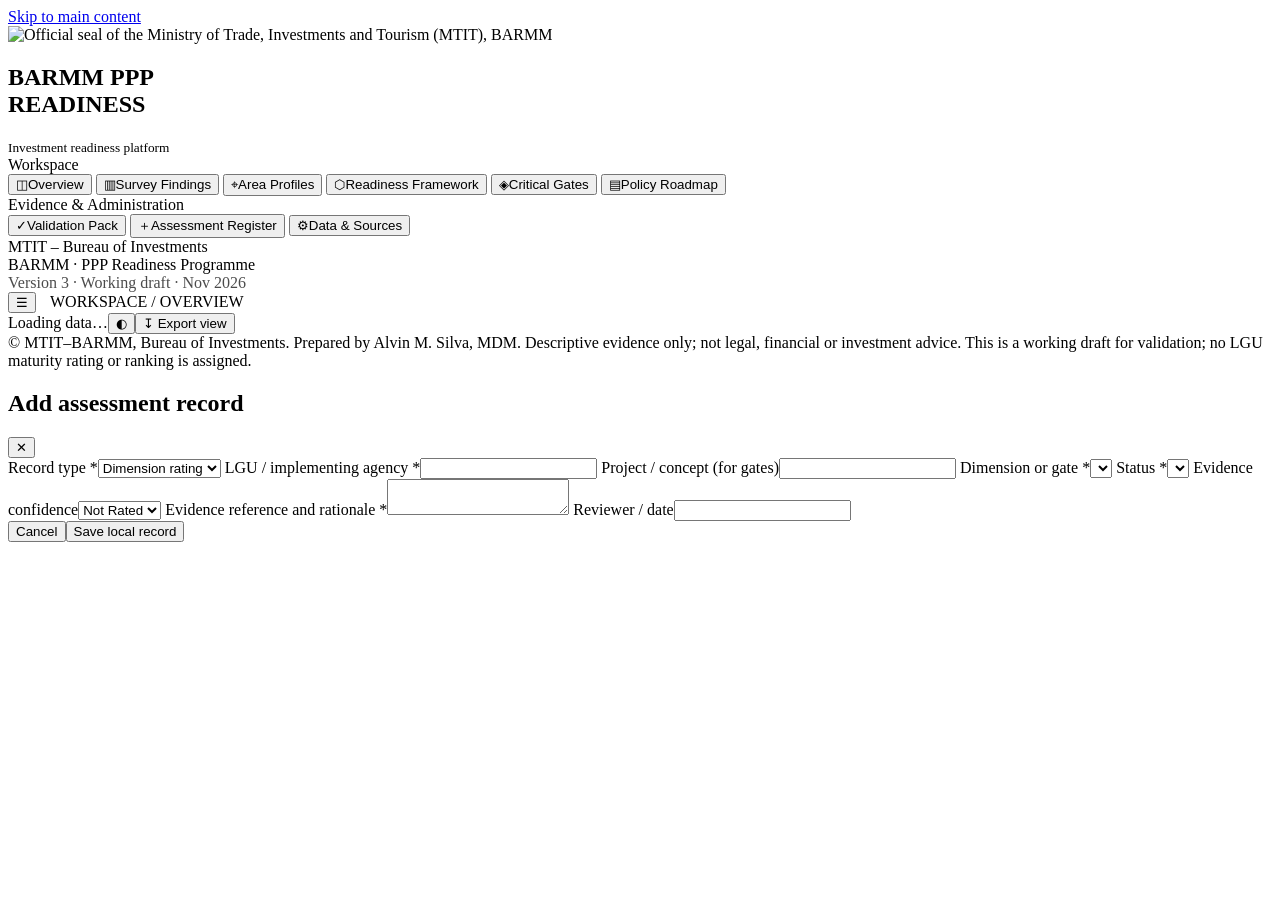
==== index.html @ fb58f689 "Add files via upload" ====
<!doctype html>
<html lang="en">
<head>
<meta charset="utf-8">
<meta name="viewport" content="width=device-width,initial-scale=1,viewport-fit=cover">
<title>BARMM PPP Readiness Dashboard | MTIT – Bureau of Investments</title>
<meta name="description" content="Evidence dashboard on public–private partnership (PPP) awareness, perceived readiness, the six-dimension institutional framework, critical gates and the 2027–2035 implementation roadmap for the Bangsamoro (BARMM).">
<meta name="keywords" content="BARMM, Bangsamoro, PPP readiness, public-private partnership, MTIT, Bureau of Investments, LGU capacity, RA 11966, PPP Code, investment readiness">
<meta name="author" content="MTIT–BARMM, Bureau of Investments">
<meta name="robots" content="index,follow,max-image-preview:large">
<link rel="canonical" href="https://barmm-ppp-readiness.netlify.app/">
<meta name="theme-color" content="#0b3d2e">
<meta name="application-name" content="BARMM PPP Readiness">
<meta name="apple-mobile-web-app-capable" content="yes">
<meta name="mobile-web-app-capable" content="yes">
<meta name="apple-mobile-web-app-title" content="PPP Readiness">
<meta name="apple-mobile-web-app-status-bar-style" content="black-translucent">
<meta property="og:type" content="website">
<meta property="og:site_name" content="BARMM PPP Readiness">
<meta property="og:title" content="BARMM PPP Readiness Dashboard | MTIT">
<meta property="og:description" content="Survey baseline, six-dimension readiness framework, critical gates and 2027–2035 PPP roadmap for the Bangsamoro.">
<meta property="og:url" content="https://barmm-ppp-readiness.netlify.app/">
<meta property="og:image" content="https://barmm-ppp-readiness.netlify.app/assets/mtit-icon-512.png">
<meta name="twitter:card" content="summary">
<meta name="twitter:title" content="BARMM PPP Readiness Dashboard | MTIT">
<meta name="twitter:description" content="Descriptive PPP readiness evidence and roadmap for the Bangsamoro Autonomous Region.">
<link rel="manifest" href="manifest.webmanifest">
<link rel="icon" href="assets/mtit-icon-192.png" sizes="192x192" type="image/png">
<link rel="apple-touch-icon" href="assets/mtit-icon-192.png">
<link rel="preconnect" href="https://fonts.googleapis.com"><link rel="preconnect" href="https://fonts.gstatic.com" crossorigin>
<link href="https://fonts.googleapis.com/css2?family=Montserrat:wght@600;700;800&family=Poppins:wght@500;600;700&family=Roboto+Condensed:wght@400;500;600;700&display=swap" rel="stylesheet">
<link rel="stylesheet" href="assets/styles.css">
<script type="application/ld+json">
{"@context":"https://schema.org","@graph":[
{"@type":"WebApplication","name":"BARMM PPP Readiness Dashboard","applicationCategory":"BusinessApplication","operatingSystem":"Any","inLanguage":"en-PH","description":"Dashboard on PPP awareness, perceived readiness, institutional readiness framework and implementation roadmap for BARMM.","publisher":{"@type":"GovernmentOrganization","name":"Ministry of Trade, Investments and Tourism – Bureau of Investments, BARMM"}},
{"@type":"Dataset","name":"BARMM PPP readiness survey, 98 respondent records","description":"Descriptive respondent data on PPP awareness, participation and self-reported readiness across Basilan, Sulu, Tawi-Tawi, Lanao and Maguindanao. Not statistically representative of all BARMM LGUs.","spatialCoverage":"Bangsamoro Autonomous Region in Muslim Mindanao, Philippines","creator":{"@type":"Person","name":"Alvin M. Silva, MDM"}}]}
</script>
</head>
<body>
<a class="skip" href="#main">Skip to main content</a>
<div class="app">
<aside class="sidebar" id="sidebar" aria-label="Primary navigation">
 <div class="brand"><div class="brand-mark"><img src="assets/MTIT-logo.webp" width="48" height="48" alt="Official seal of the Ministry of Trade, Investments and Tourism (MTIT), BARMM"></div><div><h1>BARMM PPP<br>READINESS</h1><small>Investment readiness platform</small></div></div>
 <div class="nav-label">Workspace</div>
 <nav class="nav" id="nav">
  <button data-page="overview"><span>◫</span>Overview</button>
  <button data-page="findings"><span>▥</span>Survey Findings</button>
  <button data-page="areas"><span>⌖</span>Area Profiles</button>
  <button data-page="framework"><span>⬡</span>Readiness Framework</button>
  <button data-page="gates"><span>◈</span>Critical Gates</button>
  <button data-page="roadmap"><span>▤</span>Policy Roadmap</button>
 </nav>
 <div class="nav-label">Evidence &amp; Administration</div>
 <nav class="nav">
  <button data-page="validation"><span>✓</span>Validation Pack</button>
  <button data-page="register"><span>＋</span>Assessment Register</button>
  <button data-page="sources"><span>⚙</span>Data &amp; Sources</button>
 </nav>
 <div class="sidebar-foot">MTIT – Bureau of Investments<br>BARMM · PPP Readiness Programme<br><span style="opacity:.7">Version 3 · Working draft · Nov 2026</span></div>
</aside>
<main class="main" id="main" tabindex="-1">
 <header class="topbar"><div style="display:flex;align-items:center;gap:14px"><button class="icon-btn menu-btn" id="menuBtn" aria-label="Open menu" aria-expanded="false">☰</button><div class="crumb" id="breadcrumb">WORKSPACE / OVERVIEW</div></div>
 <div class="top-actions"><span class="pill" id="dataStatus">Loading data…</span><button class="btn" id="themeBtn" aria-label="Toggle dark mode">◐</button><button class="btn" id="installBtn" style="display:none">↓ <span>Install app</span></button><button class="btn primary" id="printBtn">↧ <span>Export view</span></button></div></header>
 <div class="content" id="content">
  <noscript><div class="notice">This dashboard needs JavaScript. Summary: of 94 valid responses, 59.6% had heard of PPP; 54.1% of 85 rated their awareness as Low; 29.6% of 81 reported PPP participation. Results are descriptive of 98 respondents and are not representative of all BARMM LGUs.</div></noscript>
  <section class="page" id="page-overview"></section><section class="page" id="page-findings"></section><section class="page" id="page-areas"></section>
  <section class="page" id="page-framework"></section><section class="page" id="page-gates"></section><section class="page" id="page-roadmap"></section>
  <section class="page" id="page-validation"></section><section class="page" id="page-register"></section><section class="page" id="page-sources"></section>
  <footer class="site">© MTIT–BARMM, Bureau of Investments. Prepared by Alvin M. Silva, MDM. Descriptive evidence only; not legal, financial or investment advice. This is a working draft for validation; no LGU maturity rating or ranking is assigned.</footer>
 </div>
</main></div>
<div class="modal-back" id="modal" role="dialog" aria-modal="true" aria-labelledby="mTitle"><div class="modal"><div class="modal-head"><h2 id="mTitle">Add assessment record</h2><button class="icon-btn" id="mClose" aria-label="Close">✕</button></div>
<form id="regForm">
<label for="f_type">Record type *</label><select id="f_type" name="type" required><option>Dimension rating</option><option>Critical gate</option></select>
<label for="f_unit">LGU / implementing agency *</label><input id="f_unit" name="unit" required>
<label for="f_project">Project / concept (for gates)</label><input id="f_project" name="project">
<label for="f_item">Dimension or gate *</label><select id="f_item" name="item" required></select>
<label for="f_status">Status *</label><select id="f_status" name="status" required></select>
<label for="f_conf">Evidence confidence</label><select id="f_conf" name="conf"><option>Not Rated</option><option>High</option><option>Medium</option><option>Low</option></select>
<label for="f_ev">Evidence reference and rationale *</label><textarea id="f_ev" name="evidence" required></textarea>
<label for="f_rev">Reviewer / date</label><input id="f_rev" name="reviewer">
<div class="modal-actions"><button type="button" class="btn" id="mCancel">Cancel</button><button class="btn primary" type="submit">Save local record</button></div></form></div></div>
<div class="toast" id="toast" role="status" aria-live="polite"></div>
<script src="assets/vendor/chart.umd.js"></script>
<script src="assets/app.js"></script>
</body></html>
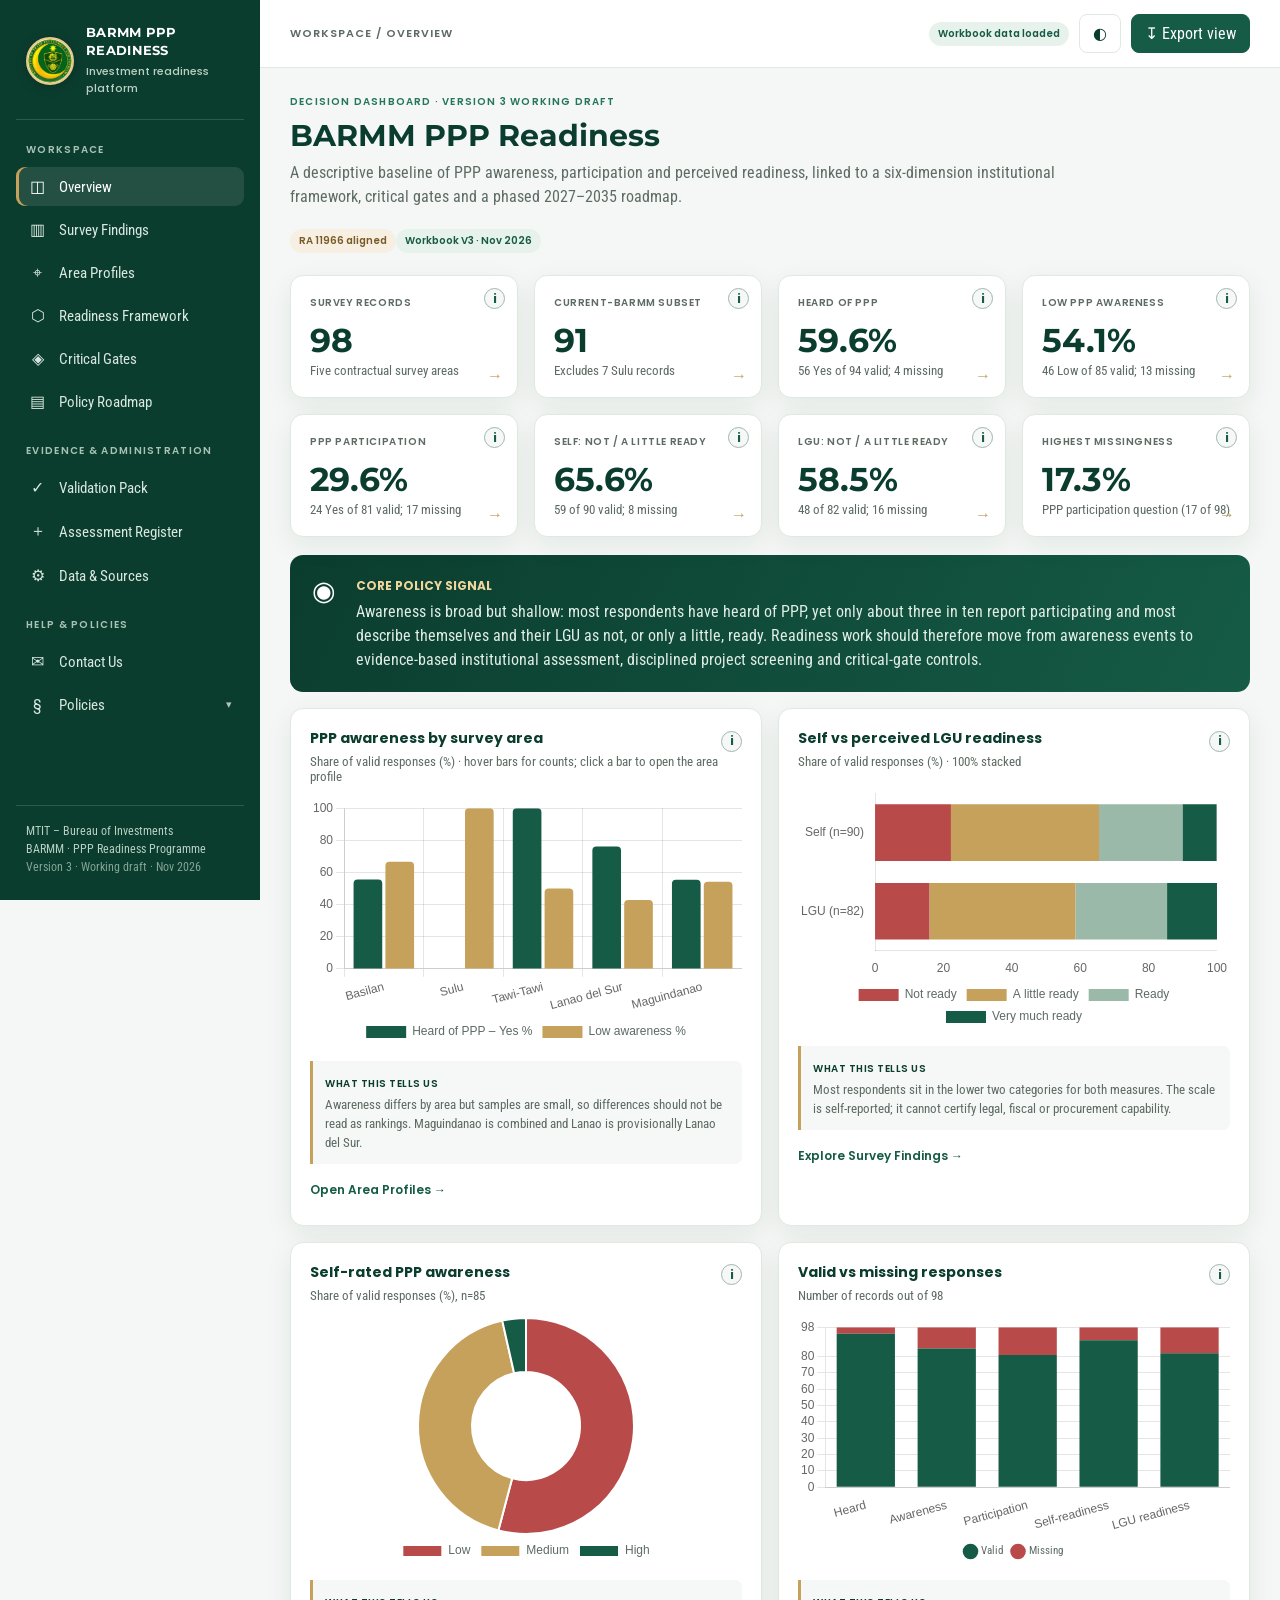
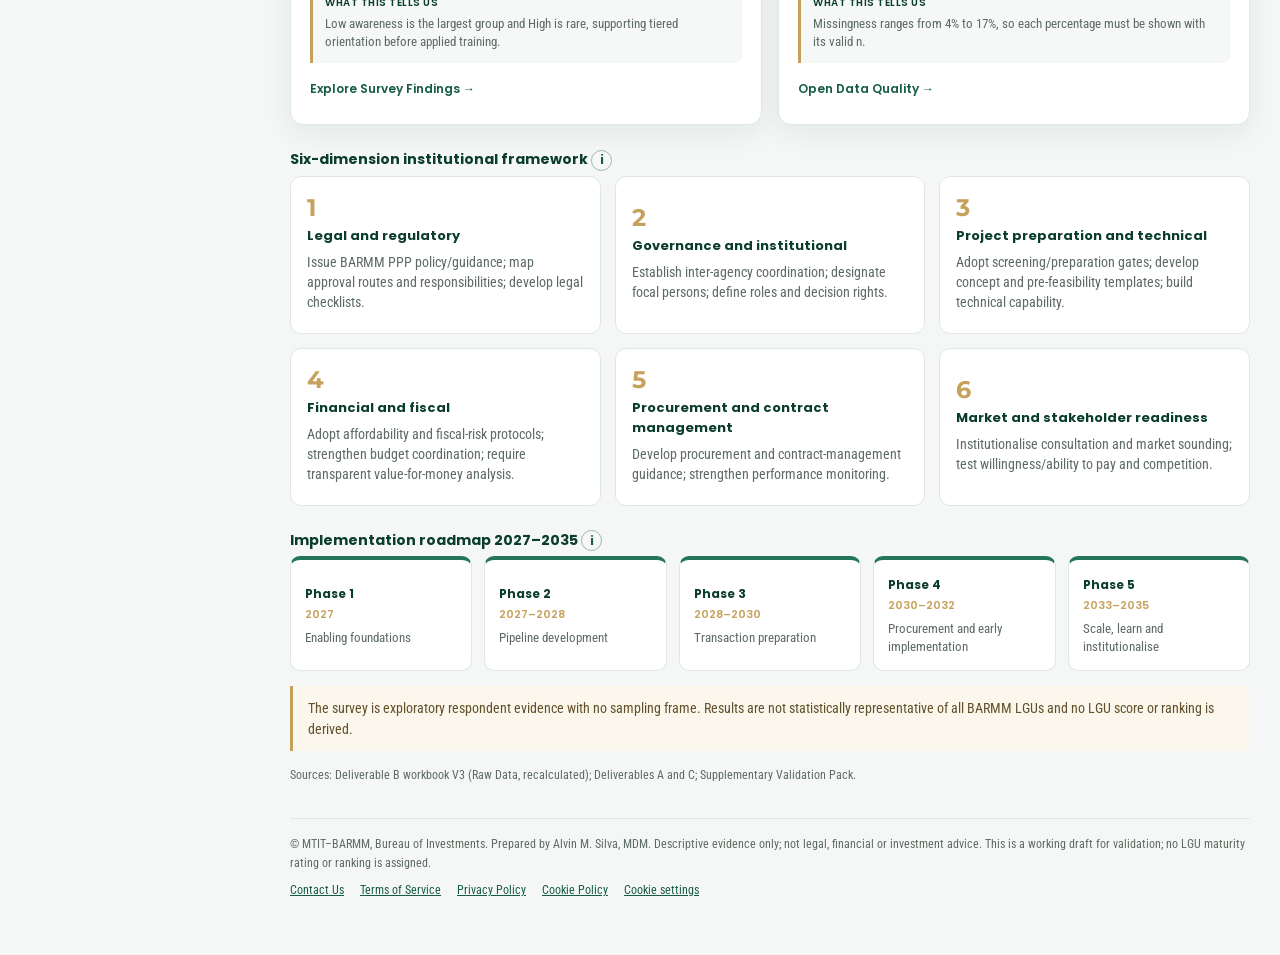
==== commit 9c1d4e2b: "Rebuild contact and policy pages for SEO, add side-panel navigation and cookie consent pop-up (6b044" ====
--- a/index.html
+++ b/index.html
@@ -1,5 +1,5 @@
 <!doctype html>
-<html lang="en">
+<html lang="en-PH">
 <head>
 <meta charset="utf-8">
 <meta name="viewport" content="width=device-width,initial-scale=1,viewport-fit=cover">
@@ -8,7 +8,7 @@
 <meta name="keywords" content="BARMM, Bangsamoro, PPP readiness, public-private partnership, MTIT, Bureau of Investments, LGU capacity, RA 11966, PPP Code, investment readiness">
 <meta name="author" content="MTIT–BARMM, Bureau of Investments">
 <meta name="robots" content="index,follow,max-image-preview:large">
-<link rel="canonical" href="https://barmm-ppp-readiness.netlify.app/">
+<link rel="canonical" href="https://ppp-readiness.mtit-barmm.com/">
 <meta name="theme-color" content="#0b3d2e">
 <meta name="application-name" content="BARMM PPP Readiness">
 <meta name="apple-mobile-web-app-capable" content="yes">
@@ -16,11 +16,12 @@
 <meta name="apple-mobile-web-app-title" content="PPP Readiness">
 <meta name="apple-mobile-web-app-status-bar-style" content="black-translucent">
 <meta property="og:type" content="website">
+<meta property="og:locale" content="en_PH">
 <meta property="og:site_name" content="BARMM PPP Readiness">
 <meta property="og:title" content="BARMM PPP Readiness Dashboard | MTIT">
 <meta property="og:description" content="Survey baseline, six-dimension readiness framework, critical gates and 2027–2035 PPP roadmap for the Bangsamoro.">
-<meta property="og:url" content="https://barmm-ppp-readiness.netlify.app/">
-<meta property="og:image" content="https://barmm-ppp-readiness.netlify.app/assets/mtit-icon-512.png">
+<meta property="og:url" content="https://ppp-readiness.mtit-barmm.com/">
+<meta property="og:image" content="https://ppp-readiness.mtit-barmm.com/assets/mtit-icon-512.png">
 <meta name="twitter:card" content="summary">
 <meta name="twitter:title" content="BARMM PPP Readiness Dashboard | MTIT">
 <meta name="twitter:description" content="Descriptive PPP readiness evidence and roadmap for the Bangsamoro Autonomous Region.">
@@ -30,9 +31,12 @@
 <link rel="preconnect" href="https://fonts.googleapis.com"><link rel="preconnect" href="https://fonts.gstatic.com" crossorigin>
 <link href="https://fonts.googleapis.com/css2?family=Montserrat:wght@600;700;800&family=Poppins:wght@500;600;700&family=Roboto+Condensed:wght@400;500;600;700&display=swap" rel="stylesheet">
 <link rel="stylesheet" href="assets/styles.css">
+<script src="assets/site.js"></script>
 <script type="application/ld+json">
 {"@context":"https://schema.org","@graph":[
-{"@type":"WebApplication","name":"BARMM PPP Readiness Dashboard","applicationCategory":"BusinessApplication","operatingSystem":"Any","inLanguage":"en-PH","description":"Dashboard on PPP awareness, perceived readiness, institutional readiness framework and implementation roadmap for BARMM.","publisher":{"@type":"GovernmentOrganization","name":"Ministry of Trade, Investments and Tourism – Bureau of Investments, BARMM"}},
+{"@type":"WebSite","@id":"https://ppp-readiness.mtit-barmm.com/#website","name":"BARMM PPP Readiness","url":"https://ppp-readiness.mtit-barmm.com/","inLanguage":"en-PH","publisher":{"@id":"https://ppp-readiness.mtit-barmm.com/#org"}},
+{"@type":"GovernmentOrganization","@id":"https://ppp-readiness.mtit-barmm.com/#org","name":"Bureau of Investments, Ministry of Trade, Investments and Tourism (MTIT) – BARMM","url":"https://ppp-readiness.mtit-barmm.com/","logo":"https://ppp-readiness.mtit-barmm.com/assets/mtit-icon-512.png","email":"boi@bangsamoro.gov.ph","telephone":"+63-64-557-2819","address":{"@type":"PostalAddress","streetAddress":"Bangsamoro Government Complex","addressLocality":"Cotabato City","postalCode":"9600","addressCountry":"PH"},"contactPoint":{"@type":"ContactPoint","contactType":"PPP readiness inquiries","email":"boi@bangsamoro.gov.ph","url":"https://ppp-readiness.mtit-barmm.com/public/contact.html"}},
+{"@type":"WebApplication","name":"BARMM PPP Readiness Dashboard","url":"https://ppp-readiness.mtit-barmm.com/","termsOfService":"https://ppp-readiness.mtit-barmm.com/public/terms-of-service.html","applicationCategory":"BusinessApplication","operatingSystem":"Any","inLanguage":"en-PH","description":"Dashboard on PPP awareness, perceived readiness, institutional readiness framework and implementation roadmap for BARMM.","publisher":{"@type":"GovernmentOrganization","name":"Ministry of Trade, Investments and Tourism – Bureau of Investments, BARMM"}},
 {"@type":"Dataset","name":"BARMM PPP readiness survey, 98 respondent records","description":"Descriptive respondent data on PPP awareness, participation and self-reported readiness across Basilan, Sulu, Tawi-Tawi, Lanao and Maguindanao. Not statistically representative of all BARMM LGUs.","spatialCoverage":"Bangsamoro Autonomous Region in Muslim Mindanao, Philippines","creator":{"@type":"Person","name":"Alvin M. Silva, MDM"}}]}
 </script>
 </head>
@@ -42,7 +46,7 @@
 <aside class="sidebar" id="sidebar" aria-label="Primary navigation">
  <div class="brand"><div class="brand-mark"><img src="assets/MTIT-logo.webp" width="48" height="48" alt="Official seal of the Ministry of Trade, Investments and Tourism (MTIT), BARMM"></div><div><h1>BARMM PPP<br>READINESS</h1><small>Investment readiness platform</small></div></div>
  <div class="nav-label">Workspace</div>
- <nav class="nav" id="nav">
+ <nav class="nav" id="nav" aria-label="Workspace">
   <button data-page="overview"><span>◫</span>Overview</button>
   <button data-page="findings"><span>▥</span>Survey Findings</button>
   <button data-page="areas"><span>⌖</span>Area Profiles</button>
@@ -51,10 +55,20 @@
   <button data-page="roadmap"><span>▤</span>Policy Roadmap</button>
  </nav>
  <div class="nav-label">Evidence &amp; Administration</div>
- <nav class="nav">
+ <nav class="nav" aria-label="Evidence and administration">
   <button data-page="validation"><span>✓</span>Validation Pack</button>
   <button data-page="register"><span>＋</span>Assessment Register</button>
   <button data-page="sources"><span>⚙</span>Data &amp; Sources</button>
+ </nav>
+ <div class="nav-label">Help &amp; Policies</div>
+ <nav class="nav" aria-label="Help and policies">
+  <a href="/public/contact.html"><span aria-hidden="true">✉</span>Contact Us</a>
+  <button type="button" class="nav-toggle" aria-expanded="false" aria-controls="policyMenu"><span aria-hidden="true">§</span>Policies<i class="chev" aria-hidden="true">▾</i></button>
+  <div class="subnav" id="policyMenu" hidden>
+   <a href="/public/terms-of-service.html">Terms of Service</a>
+   <a href="/public/privacy-policy.html">Privacy Policy</a>
+   <a href="/public/cookie-policy.html">Cookie Policy &amp; Settings</a>
+  </div>
  </nav>
  <div class="sidebar-foot">MTIT – Bureau of Investments<br>BARMM · PPP Readiness Programme<br><span style="opacity:.7">Version 3 · Working draft · Nov 2026</span></div>
 </aside>
@@ -66,7 +80,8 @@
   <section class="page" id="page-overview"></section><section class="page" id="page-findings"></section><section class="page" id="page-areas"></section>
   <section class="page" id="page-framework"></section><section class="page" id="page-gates"></section><section class="page" id="page-roadmap"></section>
   <section class="page" id="page-validation"></section><section class="page" id="page-register"></section><section class="page" id="page-sources"></section>
-  <footer class="site">© MTIT–BARMM, Bureau of Investments. Prepared by Alvin M. Silva, MDM. Descriptive evidence only; not legal, financial or investment advice. This is a working draft for validation; no LGU maturity rating or ranking is assigned.</footer>
+  <footer class="site">© MTIT–BARMM, Bureau of Investments. Prepared by Alvin M. Silva, MDM. Descriptive evidence only; not legal, financial or investment advice. This is a working draft for validation; no LGU maturity rating or ranking is assigned.
+ <nav aria-label="Footer"><a href="public/contact.html">Contact Us</a><a href="public/terms-of-service.html">Terms of Service</a><a href="public/privacy-policy.html">Privacy Policy</a><a href="public/cookie-policy.html">Cookie Policy</a><button type="button" class="linkish" data-cookie-settings>Cookie settings</button></nav></footer>
  </div>
 </main></div>
 <div class="modal-back" id="modal" role="dialog" aria-modal="true" aria-labelledby="mTitle"><div class="modal"><div class="modal-head"><h2 id="mTitle">Add assessment record</h2><button class="icon-btn" id="mClose" aria-label="Close">✕</button></div>
--- a/assets/styles.css
+++ b/assets/styles.css
@@ -0,0 +1,108 @@
+:root{--green:#0b3d2e;--green2:#155b45;--green3:#237758;--mint:#e8f2ed;--gold:#c6a15b;--ink:#1d2b25;--muted:#5d6b63;--line:#e0e8e3;--bg:#f4f7f5;--white:#fff;--red:#b84a4a;--shadow:0 8px 28px rgba(12,48,35,.07);--side:260px;--card:#fff;--soft:#f5f8f6;--th:#edf4f0}
+@media(prefers-color-scheme:dark){:root:not([data-theme="light"]){--bg:#0d1612;--card:#14221b;--ink:#e6efe9;--muted:#9fb3a8;--line:#223a2e;--mint:#1c3329;--soft:#182a21;--th:#1b3026;--green:#bfe0cf;--green2:#3f9d78;--shadow:none}}
+:root[data-theme="dark"]{--bg:#0d1612;--card:#14221b;--ink:#e6efe9;--muted:#9fb3a8;--line:#223a2e;--mint:#1c3329;--soft:#182a21;--th:#1b3026;--green:#bfe0cf;--green2:#3f9d78;--shadow:none}
+*{box-sizing:border-box}html{scroll-behavior:smooth}body{margin:0;background:var(--bg);color:var(--ink);font-family:"Roboto Condensed",Arial,sans-serif;font-size:16px}button,input,select,textarea{font:inherit;color:inherit}button{cursor:pointer}a{color:var(--green2)}
+.skip{position:absolute;left:-999px;top:8px;background:#fff;color:#0b3d2e;padding:8px 12px;border-radius:6px;z-index:200}.skip:focus{left:8px}
+:focus-visible{outline:2px solid var(--gold);outline-offset:2px}
+.sidebar{position:fixed;inset:0 auto 0 0;width:var(--side);background:#0b3d2e;color:#fff;padding:24px 16px;display:flex;flex-direction:column;z-index:20;transition:transform .25s;overflow:auto}
+.brand{display:flex;align-items:center;gap:12px;padding:0 10px 22px;border-bottom:1px solid #ffffff25}
+.brand-mark{width:48px;height:48px;flex:0 0 48px;border-radius:50%;background:#fff;border:2px solid #e5c98c;overflow:hidden;box-shadow:0 2px 12px #0003}
+.brand-mark img{width:100%;height:100%;object-fit:cover;border-radius:50%;display:block;aspect-ratio:1/1}
+.brand h1{font:700 13px Montserrat,Arial,sans-serif;line-height:1.35;margin:0;letter-spacing:.3px}.brand small{display:block;color:#b9d0c5;font:500 11px Poppins,Arial;margin-top:4px}
+.nav-label{font:600 10px Poppins,Arial;text-transform:uppercase;letter-spacing:1.3px;color:#a8c3b6;margin:22px 10px 9px}.nav{display:grid;gap:4px}
+.nav button{border:0;background:transparent;color:#d8e7df;text-align:left;padding:10px 12px;border-radius:9px;display:flex;align-items:center;gap:12px;font-size:15px}
+.nav button span{width:19px;text-align:center;font-size:16px}.nav button:hover,.nav button.active{background:#ffffff19;color:#fff}.nav button.active{box-shadow:inset 3px 0 var(--gold)}
+.sidebar-foot{margin-top:auto;border-top:1px solid #ffffff25;padding:16px 10px 0;color:#b9d0c5;font-size:12px;line-height:1.5}
+.main{margin-left:var(--side);min-height:100vh}
+.topbar{height:68px;background:var(--card);border-bottom:1px solid var(--line);display:flex;align-items:center;justify-content:space-between;padding:0 30px;position:sticky;top:0;z-index:10}
+.crumb{font:600 11px Poppins,Arial;color:var(--muted);text-transform:uppercase;letter-spacing:1px}.top-actions{display:flex;align-items:center;gap:10px}
+.icon-btn,.btn{border:1px solid var(--line);background:var(--card);color:var(--green);border-radius:8px;padding:9px 13px}.btn.primary{background:#155b45;color:#fff;border-color:#155b45}.btn:hover,.icon-btn:hover{filter:brightness(.96)}.menu-btn{display:none}
+.content{padding:26px 30px 54px;max-width:1600px;margin:auto}.page{display:none}.page.active{display:block}
+.page-head{display:flex;justify-content:space-between;gap:20px;align-items:flex-start;margin-bottom:22px;flex-wrap:wrap}
+.eyebrow{font:600 10px Poppins,Arial;color:var(--green3);text-transform:uppercase;letter-spacing:1.2px}.page-title{font:700 clamp(22px,3vw,30px) Montserrat,Arial,sans-serif;color:var(--green);margin:7px 0}.page-sub{color:var(--muted);max-width:800px;line-height:1.5}
+.grid{display:grid;gap:16px}.kpis{grid-template-columns:repeat(4,minmax(0,1fr));margin-bottom:18px}.two{grid-template-columns:1fr 1fr}.three{grid-template-columns:repeat(3,1fr)}
+.card{background:var(--card);border:1px solid var(--line);border-radius:13px;box-shadow:var(--shadow);padding:19px;min-width:0}
+button.kpi{text-align:left;position:relative;transition:transform .15s,border-color .15s}button.kpi:hover{transform:translateY(-2px);border-color:var(--gold)}
+.kpi-label{font:600 10px Poppins,Arial;color:var(--muted);text-transform:uppercase;letter-spacing:.6px;padding-right:22px}.kpi-value{font:700 clamp(25px,3vw,33px) Montserrat,Arial;color:var(--green);margin:9px 0 3px}.kpi-note{font-size:13px;color:var(--muted)}.kpi-go{position:absolute;right:14px;bottom:12px;color:var(--gold);font-weight:700}
+.tip{position:relative;display:inline-grid;place-items:center;flex:0 0 21px;width:21px;height:21px;border:1px solid #9eb8aa;border-radius:50%;color:var(--green2);font:700 12px Poppins,Arial;background:var(--soft);cursor:help}
+.kpi .tip{position:absolute;right:12px;top:12px}
+.tip .tt{display:none;position:absolute;right:-6px;top:27px;width:min(290px,70vw);background:#0b3d2e;color:#eaf4ee;font:400 13px/1.45 "Roboto Condensed",Arial;text-align:left;padding:10px 12px;border-radius:8px;z-index:30;box-shadow:0 8px 24px #0004;text-transform:none;letter-spacing:0}
+.tip:hover .tt,.tip:focus .tt,.tip:focus-within .tt{display:block}
+.insight{background:linear-gradient(115deg,#0b3d2e,#155b45);color:#fff;border-radius:13px;padding:20px 22px;display:flex;gap:20px;align-items:flex-start;margin:16px 0}.insight b{font:700 12px Poppins,Arial;color:#f0d59c}.insight p{margin:5px 0 0;color:#e0eee7;line-height:1.5}
+.figure-heading{display:flex;align-items:center;justify-content:space-between;gap:10px}.section-title{font:700 14px Poppins,Arial;color:var(--green);margin:0 0 5px}.section-note{font-size:13px;color:var(--muted);margin:0 0 14px}
+.chart-card{display:flex;flex-direction:column}.chart-wrap{height:250px;position:relative}
+.figure-interpretation{margin-top:13px;padding:11px 12px;background:var(--soft);border-left:3px solid var(--gold);border-radius:0 7px 7px 0}.figure-interpretation strong{font:600 10px Poppins,Arial;color:var(--green);text-transform:uppercase;letter-spacing:.5px}.figure-interpretation p{font-size:13px;line-height:1.45;color:var(--muted);margin:4px 0 0}
+.figure-link{margin-top:10px;padding:7px 0;border:0;background:transparent;color:var(--green2);font:600 12px Poppins,Arial;text-align:left;align-self:flex-start}.figure-link:hover{text-decoration:underline}
+.pill{display:inline-flex;border-radius:30px;padding:4px 9px;font:600 10px Poppins,Arial;background:var(--mint);color:var(--green2);white-space:nowrap}.pill.gold{background:#f7f0e2;color:#795b27}.pill.red{background:#f9e9e9;color:#984040}
+.table-wrap{overflow:auto;border:1px solid var(--line);border-radius:10px;background:var(--card)}.data-table{width:100%;border-collapse:collapse;font-size:14px;min-width:680px}
+.data-table th{position:sticky;top:0;background:var(--th);color:var(--green);font:700 10px Poppins,Arial;text-align:left;padding:11px 12px;white-space:nowrap}.data-table td{padding:11px 12px;border-top:1px solid var(--line);vertical-align:top;line-height:1.4}
+.table-toolbar{display:flex;gap:10px;justify-content:space-between;align-items:center;margin:14px 0;flex-wrap:wrap}.field{border:1px solid var(--line);background:var(--card);border-radius:8px;padding:9px 11px;min-height:38px}
+.notice{border-left:3px solid var(--gold);background:#fbf7ed;padding:12px 15px;color:#62502a;font-size:14px;line-height:1.45;border-radius:0 8px 8px 0;margin:15px 0}
+@media(prefers-color-scheme:dark){:root:not([data-theme="light"]) .notice{background:#2a2518;color:#e3d3a8}}
+.footnote{font-size:12px;line-height:1.5;color:var(--muted);margin-top:14px}.muted{color:var(--muted)}
+.dim-grid{display:grid;grid-template-columns:repeat(3,1fr);gap:14px}.dim{border:1px solid var(--line);border-radius:11px;padding:16px;background:var(--card);text-align:left;width:100%}button.dim:hover{border-color:var(--gold)}
+.dim .num{font:700 24px Montserrat,Arial;color:var(--gold)}.dim h3{font:700 13px Poppins,Arial;color:var(--green);margin:4px 0 6px}.dim p{font-size:14px;color:var(--muted);line-height:1.45;margin:4px 0}
+.timeline{display:grid;grid-template-columns:repeat(5,1fr);gap:12px}.step{border:1px solid var(--line);border-top:4px solid var(--green3);border-radius:10px;padding:14px;background:var(--card);text-align:left}button.step:hover{border-top-color:var(--gold)}.step b{font:700 12px Poppins,Arial;color:var(--green)}.step small{display:block;color:var(--gold);font:600 11px Poppins,Arial;margin:3px 0 6px}.step p{font-size:13px;color:var(--muted);line-height:1.4;margin:0}
+.bar{height:10px;background:var(--mint);border-radius:10px;overflow:hidden}.bar i{display:block;height:100%;background:var(--green3)}
+.modal-back{position:fixed;inset:0;background:#061c14a6;display:none;align-items:center;justify-content:center;padding:18px;z-index:50}.modal-back.show{display:flex}.modal{background:var(--card);border-radius:14px;max-width:560px;width:100%;padding:22px;max-height:90vh;overflow:auto}.modal h2{font:700 17px Poppins,Arial;color:var(--green);margin:0}.modal-head{display:flex;justify-content:space-between;align-items:center}
+.modal label{display:block;font:600 11px Poppins,Arial;margin:13px 0 5px;color:var(--muted)}.modal input,.modal select,.modal textarea{width:100%;padding:10px;border:1px solid var(--line);border-radius:7px;background:var(--card)}.modal textarea{min-height:70px}.modal-actions{display:flex;justify-content:flex-end;gap:8px;margin-top:18px}
+.toast{position:fixed;bottom:22px;right:22px;background:#123d2e;color:#fff;padding:12px 17px;border-radius:9px;z-index:100;display:none}.toast.show{display:block}
+.flash{animation:flash 1.6s}@keyframes flash{0%,60%{box-shadow:0 0 0 3px var(--gold)}100%{box-shadow:var(--shadow)}}
+.tabs{display:flex;gap:6px;flex-wrap:wrap;margin-bottom:14px}.tabs button{border:1px solid var(--line);background:var(--card);border-radius:20px;padding:7px 13px;font-size:14px}.tabs button.on{background:#155b45;color:#fff;border-color:#155b45}
+footer.site{margin-top:34px;padding-top:16px;border-top:1px solid var(--line);font-size:12px;color:var(--muted);line-height:1.6}
+@media(max-width:1100px){.kpis{grid-template-columns:repeat(2,1fr)}.dim-grid,.three{grid-template-columns:repeat(2,1fr)}.timeline{grid-template-columns:repeat(2,1fr)}}
+@media(max-width:760px){.sidebar{transform:translateX(-100%)}.sidebar.open{transform:none;box-shadow:10px 0 35px #00170e40}.main{margin-left:0}.topbar{height:60px;padding:0 14px}.menu-btn{display:inline-flex}.content{padding:18px 14px 40px}.two,.three,.dim-grid,.timeline{grid-template-columns:1fr}.kpis{gap:10px}.insight{display:block}.chart-wrap{height:230px}.top-actions .btn span{display:none}}
+@media print{.sidebar,.topbar,.btn,.table-toolbar,.figure-link{display:none!important}.main{margin:0}.page{display:none!important}.page.active{display:block!important}.card{box-shadow:none;break-inside:avoid}}
+@media(prefers-reduced-motion:reduce){*{animation:none!important;transition:none!important;scroll-behavior:auto!important}}
+/* ---------- Side panel: links, Policies dropdown ---------- */
+.nav a{color:#d8e7df;text-decoration:none;padding:10px 12px;border-radius:9px;display:flex;align-items:center;gap:12px;font-size:15px}
+.nav a span{width:19px;text-align:center;font-size:16px}
+.nav a:hover,.nav a[aria-current="page"],.nav-toggle[aria-expanded="true"]{background:#ffffff19;color:#fff}.nav a[aria-current="page"]{box-shadow:inset 3px 0 var(--gold)}
+.nav-toggle{width:100%}.nav-toggle .chev{margin-left:auto;font-style:normal;font-size:11px;transition:transform .2s;opacity:.8}.nav-toggle[aria-expanded="true"] .chev{transform:rotate(180deg)}
+.subnav{display:grid;gap:2px;margin:2px 0 4px 22px;padding-left:10px;border-left:1px solid #ffffff2b}.subnav[hidden]{display:none}
+.subnav a{font-size:14px;padding:8px 10px;color:#c4d9ce}
+.sidebar-foot a,.sidebar-foot button.linkish{color:#e5c98c}
+button.linkish{border:0;background:none;padding:0;text-decoration:underline;font:inherit;color:var(--green2);cursor:pointer}
+footer.site a,footer.site button.linkish{color:var(--green2)}footer.site nav{display:flex;flex-wrap:wrap;gap:6px 16px;margin-top:8px}
+/* ---------- Static documents (contact & policies) ---------- */
+.doc-hero{background:linear-gradient(115deg,#0b3d2e,#155b45);color:#fff;border-radius:16px;padding:28px 30px;position:relative;overflow:hidden;margin-bottom:20px}
+.doc-hero:after{content:"";position:absolute;right:-60px;top:-60px;width:240px;height:240px;border-radius:50%;border:28px solid #c6a15b22}
+.doc-hero .eyebrow{color:#f0d59c}.doc-hero h1{font:700 clamp(24px,3.4vw,34px) Montserrat,Arial,sans-serif;margin:8px 0 10px;color:#fff;max-width:820px}.doc-hero p{color:#e0eee7;max-width:780px;line-height:1.55;margin:0}
+.crumbs{font:500 12px Poppins,Arial;color:#b9d0c5;margin-bottom:10px}.crumbs a{color:#f0d59c;text-decoration:none}.crumbs a:hover{text-decoration:underline}
+.meta-row{display:flex;flex-wrap:wrap;gap:8px;margin-top:16px}.meta-row .pill{background:#ffffff1c;color:#fff;font-size:11px;padding:6px 11px}
+.doc-layout{display:grid;grid-template-columns:240px minmax(0,1fr);gap:22px;align-items:start}
+.toc{position:sticky;top:88px;padding:16px}.toc h2{font:600 10px Poppins,Arial;text-transform:uppercase;letter-spacing:1.2px;color:var(--muted);margin:0 0 10px}
+.toc ol{margin:0;padding-left:18px;display:grid;gap:7px;font-size:14px}.toc a{color:var(--green);text-decoration:none}.toc a:hover{color:var(--green2);text-decoration:underline}
+.doc{line-height:1.65;font-size:16px}.doc section{scroll-margin-top:84px;padding:4px 0 6px}.doc section+section{border-top:1px solid var(--line);margin-top:14px;padding-top:16px}
+.doc h2{font:700 18px Montserrat,Arial,sans-serif;color:var(--green);margin:6px 0 10px;display:flex;gap:10px;align-items:baseline}.doc h2 .n{font:700 13px Poppins,Arial;color:var(--gold);min-width:22px}
+.doc h3{font:700 14px Poppins,Arial;color:var(--green);margin:16px 0 6px}.doc p,.doc li{color:var(--ink)}.doc ul,.doc ol{padding-left:22px}.doc li{margin:4px 0}
+.doc .data-table{min-width:560px}.doc .table-wrap{margin:10px 0}
+.callout{background:var(--soft);border-left:3px solid var(--green3);border-radius:0 8px 8px 0;padding:12px 15px;margin:12px 0;font-size:15px}
+.contact-grid{display:grid;grid-template-columns:minmax(0,1fr) minmax(0,1.35fr);gap:18px;align-items:start}
+.channel{display:flex;gap:14px;align-items:flex-start;padding:12px 0;border-top:1px solid var(--line)}.channel:first-of-type{border-top:0}
+.channel .ic{flex:0 0 40px;height:40px;border-radius:10px;background:var(--mint);color:var(--green2);display:grid;place-items:center;font-size:18px}
+.channel b{display:block;font:600 10px Poppins,Arial;text-transform:uppercase;letter-spacing:.7px;color:var(--muted);margin-bottom:2px}.channel address{font-style:normal}
+.route{display:grid;grid-template-columns:repeat(3,minmax(0,1fr));gap:14px;margin:16px 0}.route .card h3{font:700 13px Poppins,Arial;color:var(--green);margin:6px 0}.route .card p{font-size:14px;color:var(--muted);margin:0;line-height:1.5}.route .num{font:700 22px Montserrat,Arial;color:var(--gold)}
+.form-grid{display:grid;grid-template-columns:1fr 1fr;gap:4px 14px}.form-grid .full{grid-column:1/-1}
+.fld label{display:block;font:600 11px Poppins,Arial;margin:12px 0 5px;color:var(--muted)}.fld input,.fld select,.fld textarea{width:100%;padding:10px 11px;border:1px solid var(--line);border-radius:8px;background:var(--card);min-height:42px}
+.fld textarea{min-height:140px;resize:vertical}.fld .hint{font-size:12px;color:var(--muted);margin-top:4px;display:flex;justify-content:space-between;gap:10px}
+.fld input:invalid:not(:placeholder-shown),.fld textarea:invalid:not(:placeholder-shown){border-color:var(--red)}
+.check{display:flex;gap:10px;align-items:flex-start;font-size:14px;line-height:1.5;margin-top:14px}.check input{margin-top:4px;width:18px;height:18px;flex:0 0 18px;accent-color:#155b45}
+.hp{position:absolute!important;left:-9999px!important;width:1px;height:1px;overflow:hidden}
+.form-status{margin-top:14px;padding:12px 14px;border-radius:8px;font-size:14px;display:none}.form-status.ok{display:block;background:var(--mint);color:var(--green)}.form-status.err{display:block;background:#f9e9e9;color:#984040}
+.faq details{border:1px solid var(--line);border-radius:10px;background:var(--card);padding:0 16px;margin-bottom:10px}.faq summary{cursor:pointer;padding:14px 0;font:600 14px Poppins,Arial;color:var(--green);list-style:none;display:flex;justify-content:space-between;gap:12px}
+.faq summary::-webkit-details-marker{display:none}.faq summary:after{content:"+";color:var(--gold);font-size:18px;line-height:1}.faq details[open] summary:after{content:"−"}.faq details p{margin:0 0 14px;color:var(--muted);line-height:1.6}
+.related{display:grid;grid-template-columns:repeat(3,minmax(0,1fr));gap:12px;margin-top:20px}.related a{text-decoration:none;color:inherit}.related .card:hover{border-color:var(--gold)}.related b{font:700 13px Poppins,Arial;color:var(--green);display:block;margin-bottom:4px}.related span{font-size:13px;color:var(--muted)}
+/* ---------- Cookie consent dialog ---------- */
+.consent{position:fixed;right:22px;bottom:22px;width:min(440px,calc(100vw - 28px));max-height:calc(100vh - 44px);overflow:auto;background:var(--card);color:var(--ink);border:1px solid var(--line);border-top:4px solid var(--gold);border-radius:14px;box-shadow:0 18px 50px rgba(6,28,20,.28);padding:20px;z-index:120;display:none}
+.consent.show{display:block;animation:consentIn .3s ease-out}@keyframes consentIn{from{opacity:0;transform:translateY(14px)}to{opacity:1;transform:none}}
+.consent h2{font:700 16px Poppins,Arial;color:var(--green);margin:0 0 6px;display:flex;align-items:center;gap:8px}.consent p{font-size:14px;line-height:1.5;color:var(--muted);margin:0 0 12px}
+.consent .cat{border:1px solid var(--line);border-radius:10px;padding:11px 12px;margin:8px 0;display:flex;gap:12px;align-items:flex-start;justify-content:space-between}.consent .cat b{font:600 13px Poppins,Arial;color:var(--green)}.consent .cat small{display:block;color:var(--muted);font-size:13px;line-height:1.4;margin-top:2px}
+.switch{position:relative;flex:0 0 44px;width:44px;height:24px}.switch input{opacity:0;width:100%;height:100%;margin:0;position:absolute;inset:0;cursor:pointer;z-index:1}.switch i{position:absolute;inset:0;background:#c9d6ce;border-radius:20px;transition:background .2s}.switch i:after{content:"";position:absolute;left:3px;top:3px;width:18px;height:18px;border-radius:50%;background:#fff;transition:transform .2s;box-shadow:0 1px 3px #0003}
+.switch input:checked+i{background:#155b45}.switch input:checked+i:after{transform:translateX(20px)}.switch input:disabled+i{opacity:.6}.switch input:focus-visible+i{outline:2px solid var(--gold);outline-offset:2px}
+.consent-actions{display:flex;flex-wrap:wrap;gap:8px;margin-top:14px}.consent-actions .btn{flex:1 1 auto}.consent-prefs[hidden]{display:none}
+@media(max-width:1100px){.route,.related{grid-template-columns:1fr 1fr}}
+@media(max-width:900px){.doc-layout,.contact-grid{grid-template-columns:1fr}.toc{position:static}}
+@media(max-width:760px){.route,.related,.form-grid{grid-template-columns:1fr}.doc-hero{padding:22px 18px}.consent{right:14px;bottom:14px}}
+@media print{.consent,.toc,.no-print{display:none!important}.doc-hero{background:none;color:#000;padding:0}.doc-hero h1,.doc-hero p,.doc-hero .eyebrow{color:#000}}
+@media(max-width:760px){body[data-shell="static"] .topbar .crumb{display:none}}
